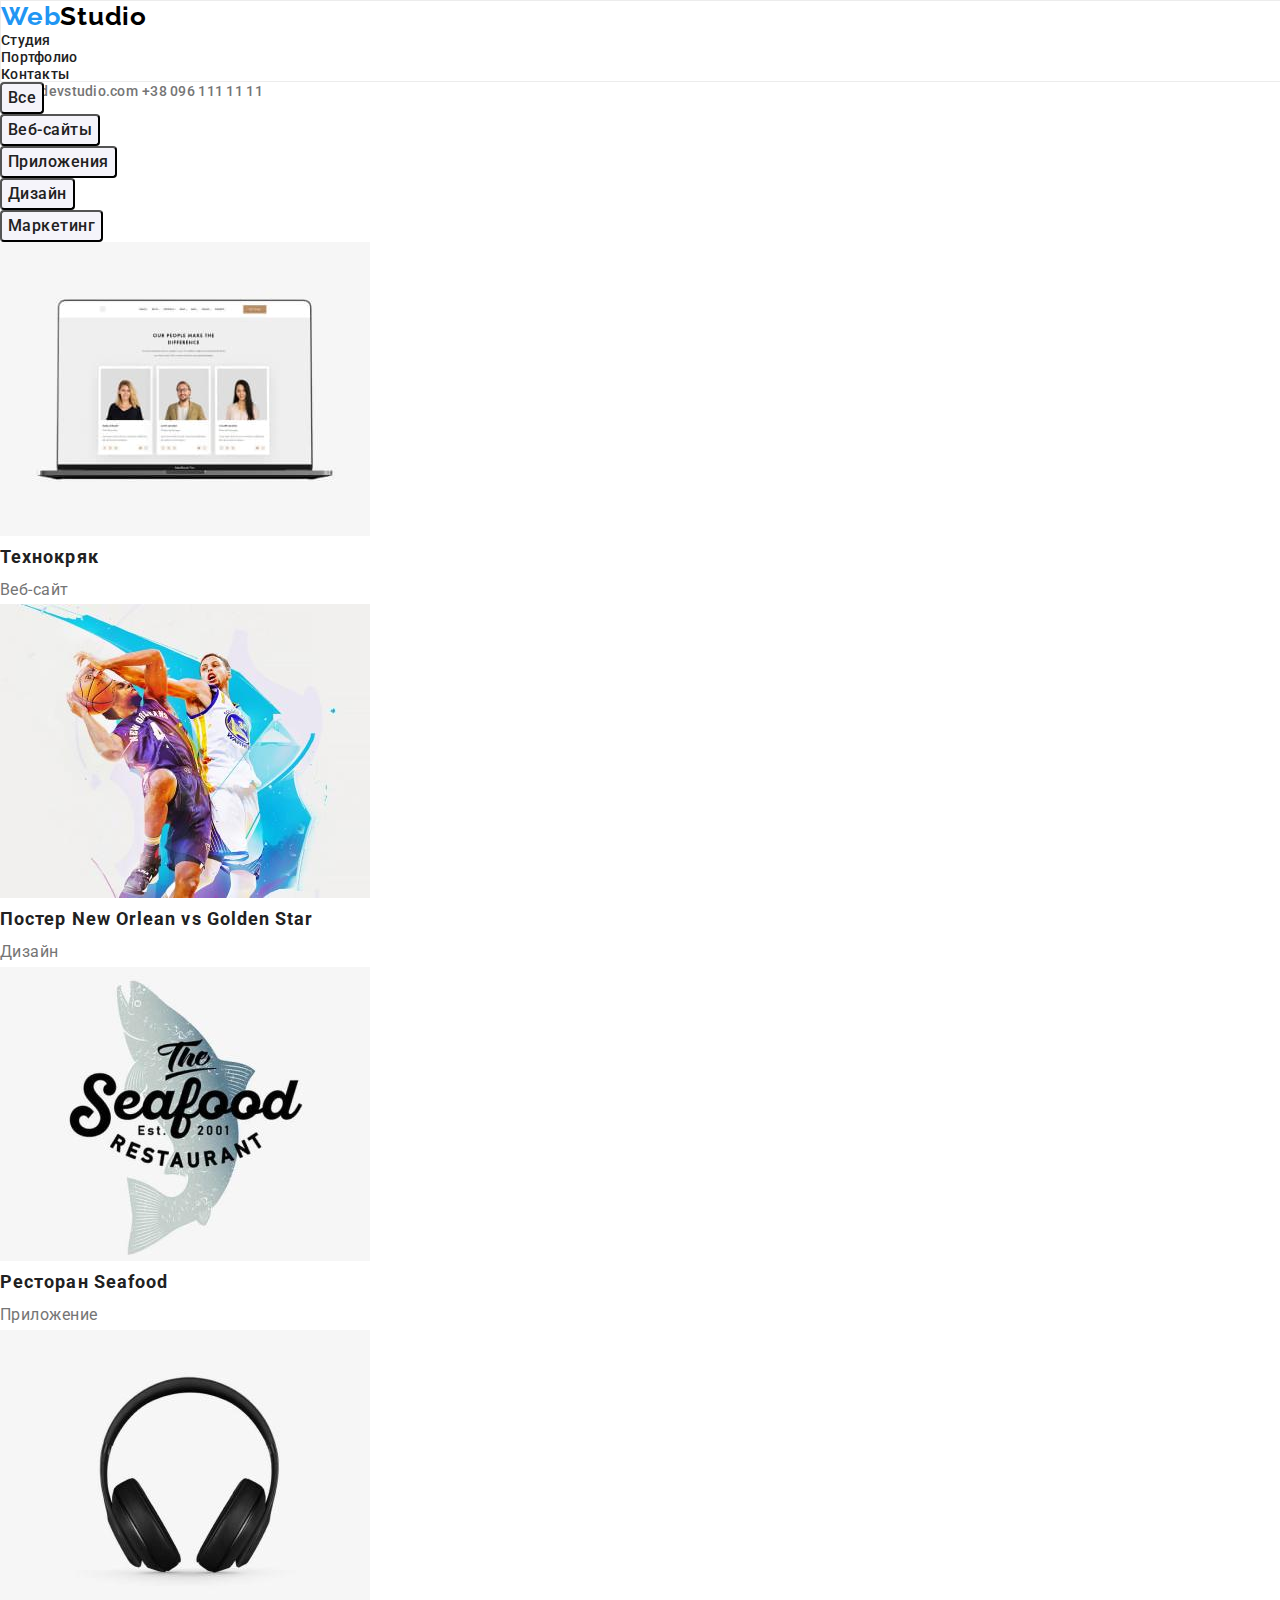
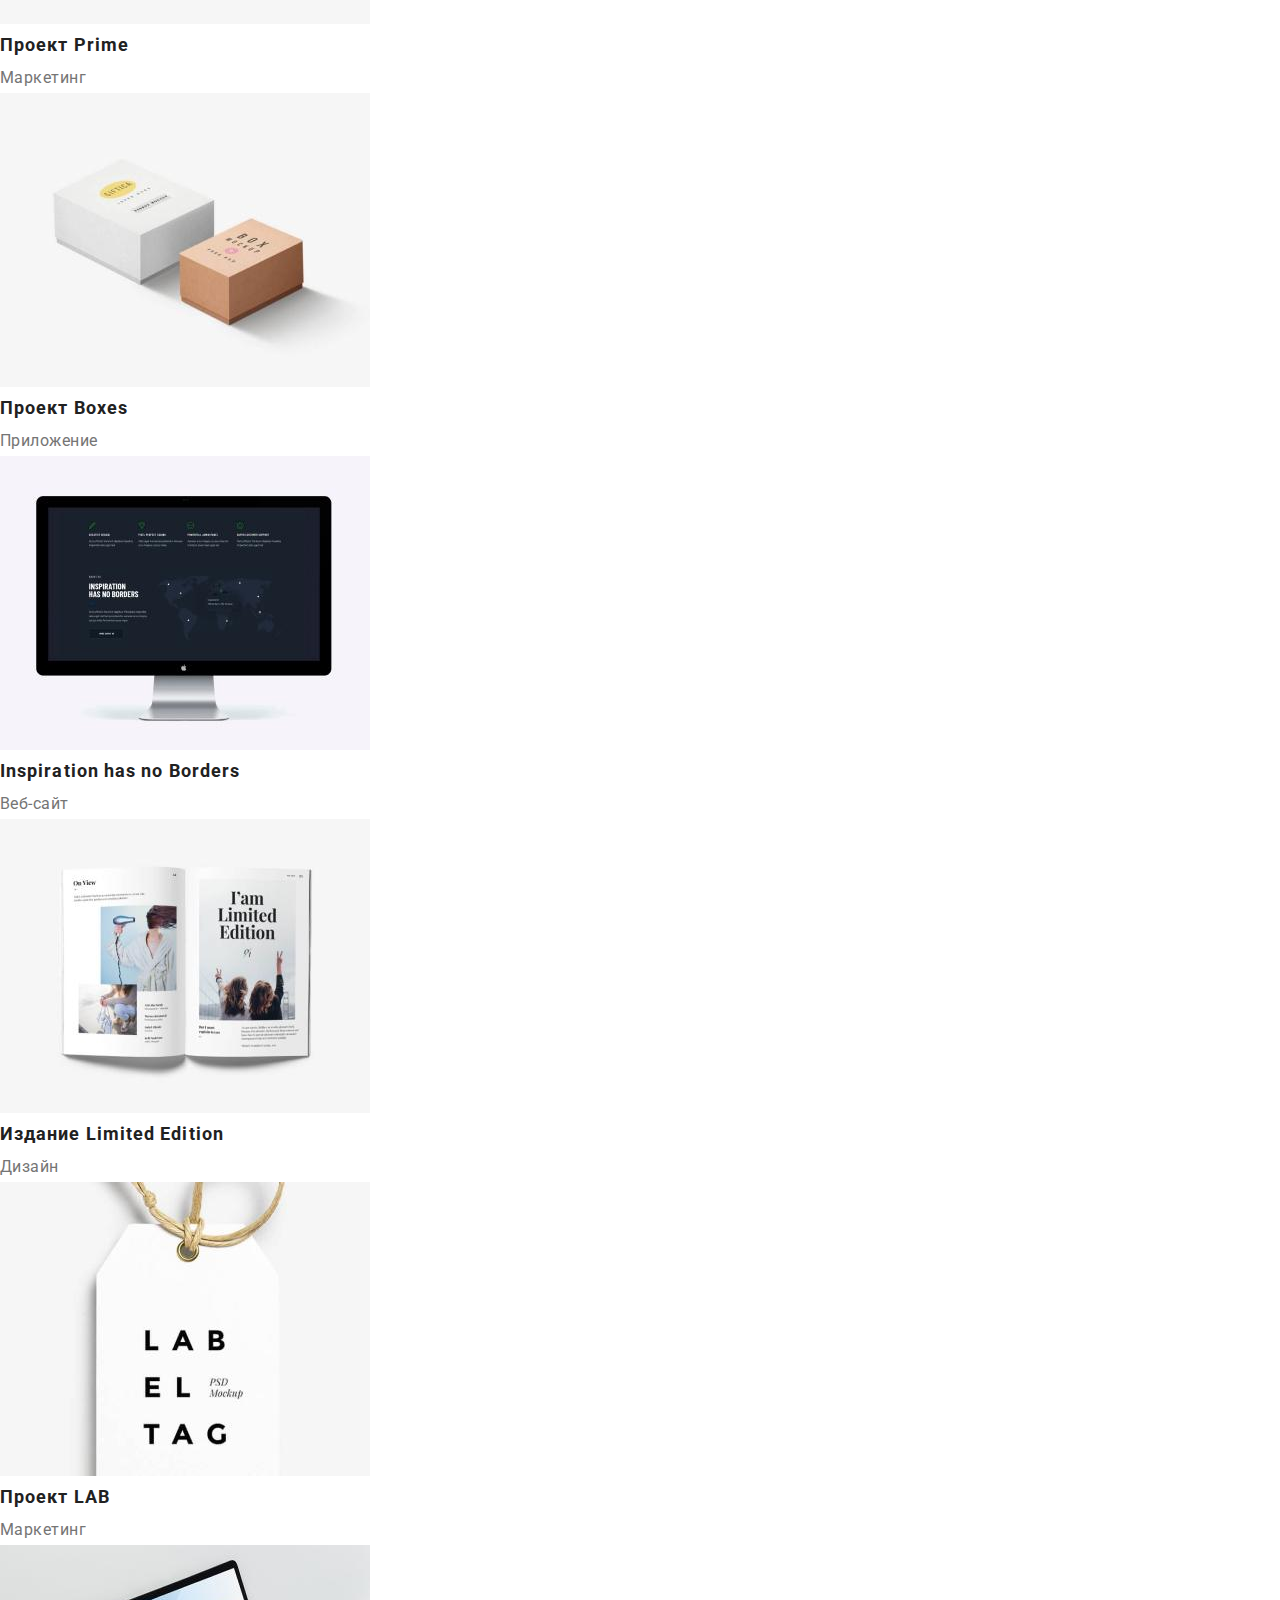
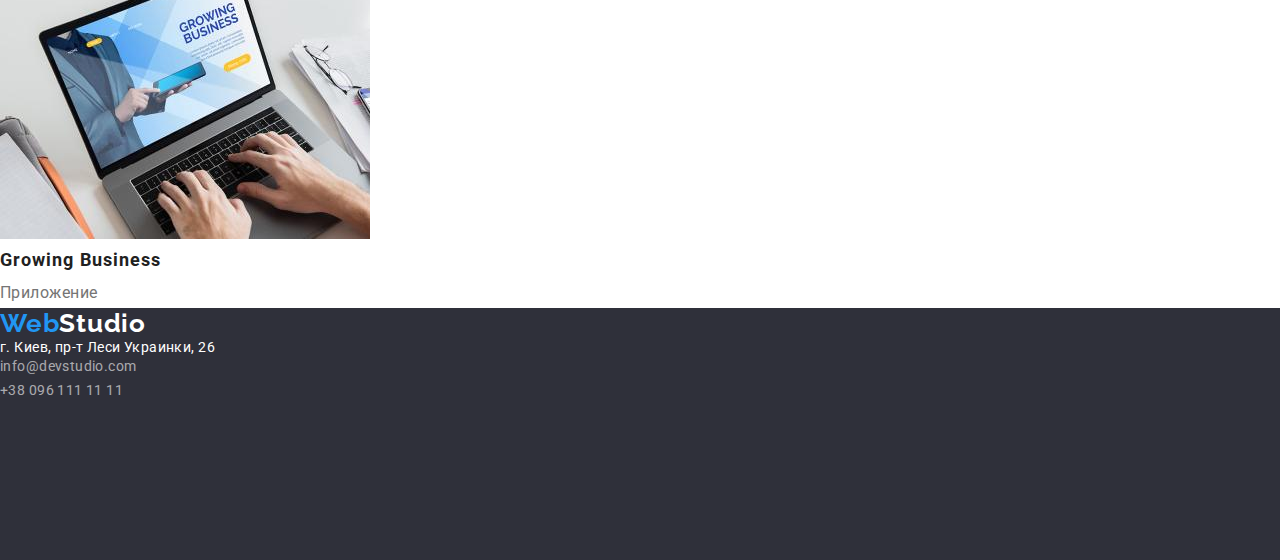
==== portfolio.html @ 8aad0ac8 "initial commit" ====
<!DOCTYPE html>
<html lang="ru">
  <head>
    <meta charset="UTF-8" />
    <meta http-equiv="X-UA-Compatible" content="IE=edge" />
    <meta name="viewport" content="width=device-width, initial-scale=1.0" />
    <title>GoIT Homework 02</title>
    <link
      rel="icon"
      href="https://goit.ua/wp-content/uploads/2018/07/xcropped-LOGOOOO-e1531571952503-1-32x32.png.pagespeed.ic.9Q9oIULrxK.png"
      sizes="32x32"
    />
    <link rel="stylesheet" href="./css/reset.css" />
    <link
      rel="stylesheet"
      href="https://cdnjs.cloudflare.com/ajax/libs/modern-normalize/1.1.0/modern-normalize.min.css"
      integrity="sha512-wpPYUAdjBVSE4KJnH1VR1HeZfpl1ub8YT/NKx4PuQ5NmX2tKuGu6U/JRp5y+Y8XG2tV+wKQpNHVUX03MfMFn9Q=="
      crossorigin="anonymous"
      referrerpolicy="no-referrer"
    />
    <link rel="stylesheet" href="./css/style.css" />
    <link rel="preconnect" href="https://fonts.googleapis.com" />
    <link rel="preconnect" href="https://fonts.gstatic.com" crossorigin />
    <link
      href="https://fonts.googleapis.com/css2?family=Raleway:wght@700;800&family=Roboto:wght@400;500;700;900&display=swap"
      rel="stylesheet"
    />
  </head>
  <body>
    <header class="page-bottom">
      <div class="header-wrapper">
        <!-- <img src="./images/WebStudio.svg" alt="company-logo"> -->
        <a href="./index.html" class="logo-header"><span class="logo-web">Web</span>Studio</a>
        <nav>
          <ul class="site-nav">
            <li><a href="./index.html" class="site-nav-link">Студия</a></li>
            <li><a href="./portfolio.html" class="site-nav-link">Портфолио</a></li>
            <li><a href="#contacts" class="site-nav-link">Контакты</a></li>
          </ul>
        </nav>
        <a href="mailto:info@devstudio.com" class="top-contacts">info@devstudio.com</a>
        <a href="tel:+380961111111" class="top-contacts">+38 096 111 11 11</a>
      </div>
    </header>
    <main>
      <section>
        <h2 class="visually-hidden">section titile</h2>
        <ul>
          <li>
            <button type="button" class="portfolio-btn">Все</button>
          </li>
          <li>
            <button type="button" class="portfolio-btn">Веб-сайты</button>
          </li>
          <li>
            <button type="button" class="portfolio-btn">Приложения</button>
          </li>
          <li>
            <button type="button" class="portfolio-btn">Дизайн</button>
          </li>
          <li>
            <button type="button" class="portfolio-btn">Маркетинг</button>
          </li>
        </ul>
        <ul class="projects">
          <li>
            <img src="./images/img-technocriak.jpg" alt="Технокряк" />
            <h3 class="projects-title">Технокряк</h3>
            <p class="projects-text">Веб-сайт</p>
          </li>
          <li>
            <img src="./images/img-poster.jpg" alt="Постер" />
            <h3 class="projects-title">Постер New Orlean vs Golden Star</h3>
            <p class="projects-text">Дизайн</p>
          </li>
          <li>
            <img src="./images/img-seafood.jpg" alt="Ресторан Seafood" />
            <h3 class="projects-title">Ресторан Seafood</h3>
            <p class="projects-text">Приложение</p>
          </li>
          <li>
            <img src="./images/img-project-prime.jpg" alt="Проект Prime" width="370" height="294" />
            <h3 class="projects-title">Проект Prime</h3>
            <p class="projects-text">Маркетинг</p>
          </li>
          <li>
            <img src="./images/img-project-boxes.jpg" alt="Проект Boxes" width="370" height="294" />
            <h3 class="projects-title">Проект Boxes</h3>
            <p class="projects-text">Приложение</p>
          </li>
          <li>
            <img
              src="./images/img-inspiration.jpg"
              alt="Inspiration has no Borders"
              width="370"
              height="294"
            />
            <h3 class="projects-title">Inspiration has no Borders</h3>
            <p class="projects-text">Веб-сайт</p>
          </li>
          <li>
            <img
              src="./images/img-limited-edition.jpg"
              alt="Издание Limited Edition"
              width="370"
              height="294"
            />
            <h3 class="projects-title">Издание Limited Edition</h3>
            <p class="projects-text">Дизайн</p>
          </li>
          <li>
            <img src="./images/img-project-lab.jpg" alt="Проект LAB" width="370" height="294" />
            <h3 class="projects-title">Проект LAB</h3>
            <p class="projects-text">Маркетинг</p>
          </li>
          <li>
            <img
              src="./images/img-growing-business.jpg"
              alt="Growing Business"
              width="370"
              height="294"
            />
            <h3 class="projects-title">Growing Business</h3>
            <p class="projects-text">Приложение</p>
          </li>
        </ul>
      </section>
    </main>
    <footer class="footer">
      <a id="contacts"></a>
      <a href="“#”" class="logo-footer"><span class="logo-web">Web</span>Studio</a>
      <address>
        <ul>
          <li>
            <a
              href="https://goo.gl/maps/dR3RgNgynanYJw8FA"
              target="_blank"
              rel="noopener noreferrer nofollow"
              class="footer-address"
              >г. Киев, пр-т Леси Украинки, 26</a
            >
          </li>
          <li>
            <a href="mailto:info@devstudio.com" class="footer-contacts">info@devstudio.com</a>
          </li>
          <li>
            <a href="tel:+380961111111" class="footer-contacts">+38 096 111 11 11</a>
          </li>
        </ul>
      </address>
    </footer>
  </body>
</html>
---- css/style.css ----
:root {
  --main-title-color: #ffffff;
  --second-title-color: #212121;
  --main-text-color: #757575;
  --second-text-color: #ffffff;
  --accent-color: #2196f3;
  --main-btn-color: #2196f3;
  --header-text-color: #212121;
}

body {
  background-color: #fff;
  font-family: 'Roboto', sans-serif;
}

.header-wrapper {
  width: 100%;
  height: 80px;
  border: 1px solid rgb(236, 236, 236);
}

.site-nav-link {
  text-decoration: none;
  font-weight: 500;
  font-size: 14px;
  line-height: 1.14;
  letter-spacing: 0.02em;
  color: var(--header-text-color);
}

.site-nav-link:hover,
.site-nav-link:focus {
  color: var(--accent-color);
}

.logo-header {
  font-style: normal;
  font-weight: 700;
  font-family: 'Raleway', sans-serif;
  color: #000;
  text-decoration: none;
  font-size: 26px;
  line-height: 1.19;
  letter-spacing: 0.03em;
}

.logo-web {
  /* font-style: normal;
  font-family: 'Raleway'; */
  color: #2196f3;
  text-decoration: none;
}

.top-contacts {
  text-decoration: none;
  color: var(--main-text-color);
  font-weight: 500;
  font-size: 14px;
  line-height: 1.14;
  letter-spacing: 0.02em;
}

.top-contacts:hover,
.top-contacts:focus {
  color: var(--accent-color);
}

.section-one {
  width: 100%;
  height: 600px;
  left: 0px;
  top: 80px;
  background: #2f303a;
}

.section-one-title {
  font-weight: 900;
  font-size: 44px;
  line-height: 1.36;
  text-align: center;
  letter-spacing: 0.06em;
  text-transform: uppercase;
  color: var(--main-title-color);
}

.section-one-button {
  font-family: inherit;
  cursor: pointer;
  font-style: normal;
  font-weight: 700;
  font-size: 16px;
  line-height: 1.87;
  color: var(--second-text-color);
  background: var(--main-btn-color);
  box-shadow: 0px 4px 4px rgba(0, 0, 0, 0.15);
  border-radius: 4px;
}

.section-one-button:hover,
.section-one-button:focus {
  color: var(--second-title-color);
  background: #188ce8;
  box-shadow: 0px 4px 4px rgba(0, 0, 0, 0.15);
  border-radius: 4px;
}

.section-two-title {
  font-style: normal;
  font-weight: 700;
  font-size: 14px;
  line-height: 1.14;
  letter-spacing: 0.03em;
  text-transform: uppercase;
  color: var(--header-text-color);
}

.section-two-text {
  font-size: 14px;
  line-height: 1.71;
  letter-spacing: 0.03em;
  color: var(--main-text-color);
}

.section-three-title {
  font-style: normal;
  font-weight: 700;
  font-size: 36px;
  line-height: 1.17;
  text-align: center;
  letter-spacing: 0.03em;
  color: var(--header-text-color);
}

.section-four-title {
  font-weight: 700;
  font-size: 36px;
  line-height: 1.17;
  /* text-align: center; */
  letter-spacing: 0.03em;
  color: var(--header-text-color);
}

.section-four-sub-title {
  font-weight: 500;
  font-size: 16px;
  line-height: 1.19;
  /* text-align: center; */
  letter-spacing: 0.03em;
  color: var(--header-text-color);
}

.section-four-text {
  font-weight: 400;
  font-size: 16px;
  line-height: 1.19;
  /* text-align: center; */
  letter-spacing: 0.03em;
  color: var(--main-text-color);
}

.logo-footer {
  font-weight: 700;
  font-family: 'Raleway', sans-serif;
  font-size: 26px;
  line-height: 1.19;
  letter-spacing: 0.03em;
  color: #fff;
  text-decoration: none;
}

.footer {
  width: 100%;
  height: 252px;
  left: 0px;
  top: 2097px;

  background: #2f303a;
}

.footer-address {
  text-decoration: none;
  font-style: normal;
  font-weight: 400;
  font-size: 14px;
  line-height: 1.71px;
  letter-spacing: 0.03em;
  color: #ffffff;
}

.footer-contacts {
  text-decoration: none;
  font-style: normal;
  font-weight: 400;
  font-size: 14px;
  line-height: 1.71;
  letter-spacing: 0.03em;
  color: rgba(255, 255, 255, 0.6);
}

.visually-hidden {
  position: absolute;
  width: 1px;
  height: 1px;
  margin: -1px;
  padding: 0;
  overflow: hidden;
  border: 0;
  clip: rect(0 0 0 0);
}

.portfolio-btn {
  /* width: 128px;
  height: 38px;
  left: 576px;
  top: 174px; */
  background: #f5f4fa;
  border-radius: 4px;
  font-family: inherit;
  font-style: normal;
  font-weight: 500;
  font-size: 16px;
  line-height: 1.62;
  text-align: center;
  letter-spacing: 0.03em;
  color: var(--header-text-color);
}

.portfolio-btn:focus,
.portfolio-btn:hover {
  background: #2196f3;
  box-shadow: 0px 3px 1px rgba(0, 0, 0, 0.1), 0px 1px 2px rgba(0, 0, 0, 0.08),
    0px 2px 2px rgba(0, 0, 0, 0.12);
  border-radius: 4px;
  color: var(--second-text-color);
}

.projects-title {
  font-style: normal;
  font-weight: 700;
  font-size: 18px;
  line-height: 2;
  letter-spacing: 0.06em;
  color: var(--second-title-color);
}

.projects-text {
  font-style: normal;
  font-weight: 400;
  font-size: 16px;
  line-height: 1.87;
  letter-spacing: 0.03em;
  color: var(--main-text-color);
}
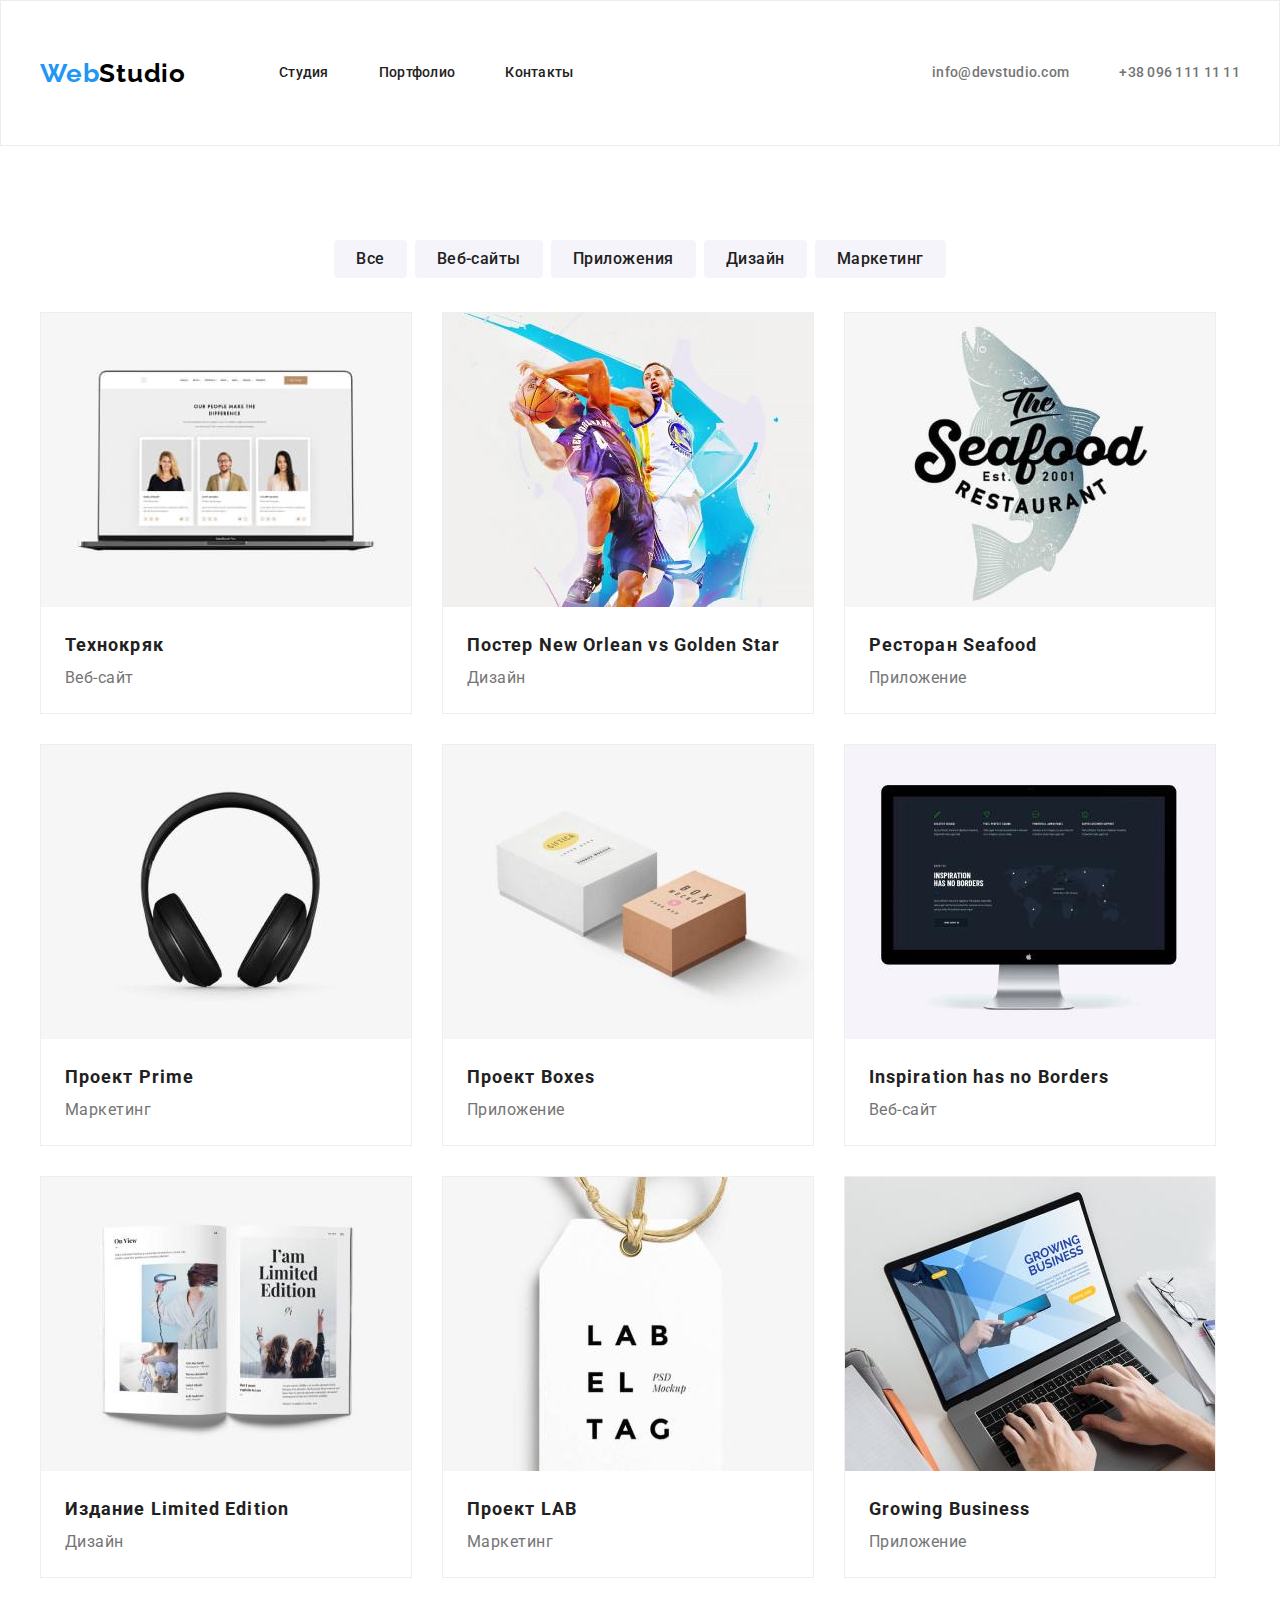
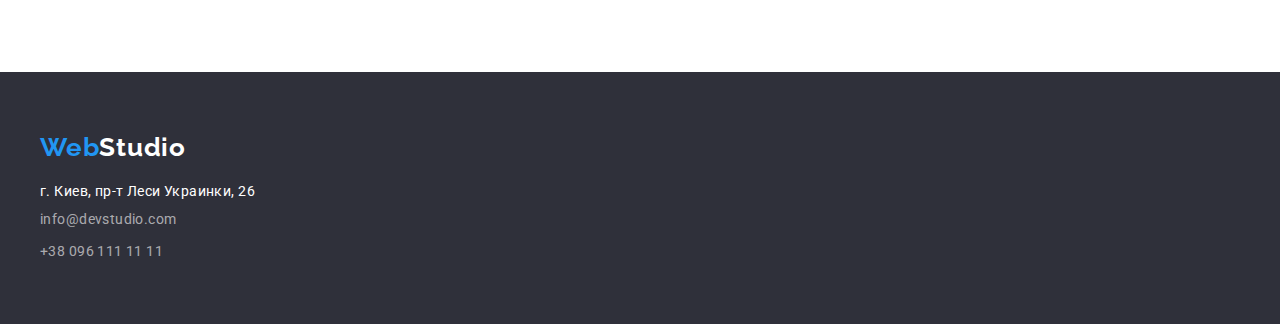
==== commit a0902307: "intervediate commit" ====
--- a/portfolio.html
+++ b/portfolio.html
@@ -27,127 +27,199 @@
     />
   </head>
   <body>
-    <header class="page-bottom">
-      <div class="header-wrapper">
-        <!-- <img src="./images/WebStudio.svg" alt="company-logo"> -->
-        <a href="./index.html" class="logo-header"><span class="logo-web">Web</span>Studio</a>
-        <nav>
+    <header class="header">
+      <div class="container header-container">
+        <nav class="header-navigation">
+          <a href="./index.html" class="logo-header"><span class="logo-web">Web</span>Studio</a>
           <ul class="site-nav">
-            <li><a href="./index.html" class="site-nav-link">Студия</a></li>
-            <li><a href="./portfolio.html" class="site-nav-link">Портфолио</a></li>
-            <li><a href="#contacts" class="site-nav-link">Контакты</a></li>
+            <li class="header-item">
+              <a href="./index.html" class="site-nav-link">Студия</a>
+            </li>
+            <li class="header-item">
+              <a href="./portfolio.html" class="site-nav-link">Портфолио</a>
+            </li>
+            <li class="header-item">
+              <a href="#contacts" class="site-nav-link">Контакты</a>
+            </li>
           </ul>
         </nav>
-        <a href="mailto:info@devstudio.com" class="top-contacts">info@devstudio.com</a>
-        <a href="tel:+380961111111" class="top-contacts">+38 096 111 11 11</a>
+        <div class="header-contacts">
+          <a href="mailto:info@devstudio.com" class="top-contacts">info@devstudio.com</a>
+          <a href="tel:+380961111111" class="top-contacts top-tel">+38 096 111 11 11</a>
+        </div>
       </div>
     </header>
     <main>
-      <section>
-        <h2 class="visually-hidden">section titile</h2>
-        <ul>
-          <li>
-            <button type="button" class="portfolio-btn">Все</button>
-          </li>
-          <li>
-            <button type="button" class="portfolio-btn">Веб-сайты</button>
-          </li>
-          <li>
-            <button type="button" class="portfolio-btn">Приложения</button>
-          </li>
-          <li>
-            <button type="button" class="portfolio-btn">Дизайн</button>
-          </li>
-          <li>
-            <button type="button" class="portfolio-btn">Маркетинг</button>
-          </li>
-        </ul>
-        <ul class="projects">
-          <li>
-            <img src="./images/img-technocriak.jpg" alt="Технокряк" />
-            <h3 class="projects-title">Технокряк</h3>
-            <p class="projects-text">Веб-сайт</p>
-          </li>
-          <li>
-            <img src="./images/img-poster.jpg" alt="Постер" />
-            <h3 class="projects-title">Постер New Orlean vs Golden Star</h3>
-            <p class="projects-text">Дизайн</p>
-          </li>
-          <li>
-            <img src="./images/img-seafood.jpg" alt="Ресторан Seafood" />
-            <h3 class="projects-title">Ресторан Seafood</h3>
-            <p class="projects-text">Приложение</p>
-          </li>
-          <li>
-            <img src="./images/img-project-prime.jpg" alt="Проект Prime" width="370" height="294" />
-            <h3 class="projects-title">Проект Prime</h3>
-            <p class="projects-text">Маркетинг</p>
-          </li>
-          <li>
-            <img src="./images/img-project-boxes.jpg" alt="Проект Boxes" width="370" height="294" />
-            <h3 class="projects-title">Проект Boxes</h3>
-            <p class="projects-text">Приложение</p>
-          </li>
-          <li>
-            <img
-              src="./images/img-inspiration.jpg"
-              alt="Inspiration has no Borders"
-              width="370"
-              height="294"
-            />
-            <h3 class="projects-title">Inspiration has no Borders</h3>
-            <p class="projects-text">Веб-сайт</p>
-          </li>
-          <li>
-            <img
-              src="./images/img-limited-edition.jpg"
-              alt="Издание Limited Edition"
-              width="370"
-              height="294"
-            />
-            <h3 class="projects-title">Издание Limited Edition</h3>
-            <p class="projects-text">Дизайн</p>
-          </li>
-          <li>
-            <img src="./images/img-project-lab.jpg" alt="Проект LAB" width="370" height="294" />
-            <h3 class="projects-title">Проект LAB</h3>
-            <p class="projects-text">Маркетинг</p>
-          </li>
-          <li>
-            <img
-              src="./images/img-growing-business.jpg"
-              alt="Growing Business"
-              width="370"
-              height="294"
-            />
-            <h3 class="projects-title">Growing Business</h3>
-            <p class="projects-text">Приложение</p>
-          </li>
-        </ul>
-      </section>
+      <div class="container main-container">
+        <section>
+          <h2 class="visually-hidden">section titile</h2>
+          <ul class="btn-list">
+            <li class="btn-item">
+              <button type="button" class="portfolio-btn">Все</button>
+            </li>
+
+            <li class="btn-item">
+              <button type="button" class="portfolio-btn">Веб-сайты</button>
+            </li>
+
+            <li class="btn-item">
+              <button type="button" class="portfolio-btn">Приложения</button>
+            </li>
+
+            <li class="btn-item">
+              <button type="button" class="portfolio-btn">Дизайн</button>
+            </li>
+
+            <li class="btn-item">
+              <button type="button" class="portfolio-btn">Маркетинг</button>
+            </li>
+          </ul>
+          <ul class="projects-list">
+            <li class="projects-item">
+              <div class="projects-thumb">
+                <img src="./images/img-technocriak.jpg" alt="Технокряк" width="370" height="294" />
+              </div>
+              <div class="projects-content">
+                <h3 class="projects-title">Технокряк</h3>
+                <p class="projects-text">Веб-сайт</p>
+              </div>
+            </li>
+
+            <li class="projects-item">
+              <div class="projects-thumb">
+                <img src="./images/img-poster.jpg" alt="Постер" width="370" height="294" />
+              </div>
+              <div class="projects-content">
+                <h3 class="projects-title">Постер New Orlean vs Golden Star</h3>
+                <p class="projects-text">Дизайн</p>
+              </div>
+            </li>
+
+            <li class="projects-item">
+              <div class="projects-thumb">
+                <img src="./images/img-seafood.jpg" alt="Ресторан Seafood" />
+              </div>
+              <div class="projects-content">
+                <h3 class="projects-title">Ресторан Seafood</h3>
+                <p class="projects-text">Приложение</p>
+              </div>
+            </li>
+
+            <li class="projects-item">
+              <div class="projects-thumb">
+                <img
+                  src="./images/img-project-prime.jpg"
+                  alt="Проект Prime"
+                  width="370"
+                  height="294"
+                />
+              </div>
+
+              <div class="projects-content">
+                <h3 class="projects-title">Проект Prime</h3>
+                <p class="projects-text">Маркетинг</p>
+              </div>
+            </li>
+
+            <li class="projects-item">
+              <div class="projects-thumb">
+                <img
+                  src="./images/img-project-boxes.jpg"
+                  alt="Проект Boxes"
+                  width="370"
+                  height="294"
+                />
+              </div>
+
+              <div class="projects-content">
+                <h3 class="projects-title">Проект Boxes</h3>
+                <p class="projects-text">Приложение</p>
+              </div>
+            </li>
+
+            <li class="projects-item">
+              <div class="projects-thumb">
+                <img
+                  src="./images/img-inspiration.jpg"
+                  alt="Inspiration has no Borders"
+                  width="370"
+                  height="294"
+                />
+              </div>
+
+              <div class="projects-content">
+                <h3 class="projects-title">Inspiration has no Borders</h3>
+                <p class="projects-text">Веб-сайт</p>
+              </div>
+            </li>
+
+            <li class="projects-item">
+              <div class="projects-thumb">
+                <img
+                  src="./images/img-limited-edition.jpg"
+                  alt="Издание Limited Edition"
+                  width="370"
+                  height="294"
+                />
+              </div>
+              <div class="projects-content">
+                <h3 class="projects-title">Издание Limited Edition</h3>
+                <p class="projects-text">Дизайн</p>
+              </div>
+            </li>
+
+            <li class="projects-item">
+              <div class="projects-thumb">
+                <img src="./images/img-project-lab.jpg" alt="Проект LAB" width="370" height="294" />
+              </div>
+              <div class="projects-content">
+                <h3 class="projects-title">Проект LAB</h3>
+                <p class="projects-text">Маркетинг</p>
+              </div>
+            </li>
+
+            <li class="projects-item">
+              <div class="projects-thumb">
+                <img
+                  src="./images/img-growing-business.jpg"
+                  alt="Growing Business"
+                  width="370"
+                  height="294"
+                />
+              </div>
+              <div class="projects-content">
+                <h3 class="projects-title">Growing Business</h3>
+                <p class="projects-text">Приложение</p>
+              </div>
+            </li>
+          </ul>
+        </section>
+      </div>
     </main>
     <footer class="footer">
-      <a id="contacts"></a>
-      <a href="“#”" class="logo-footer"><span class="logo-web">Web</span>Studio</a>
-      <address>
-        <ul>
-          <li>
-            <a
-              href="https://goo.gl/maps/dR3RgNgynanYJw8FA"
-              target="_blank"
-              rel="noopener noreferrer nofollow"
-              class="footer-address"
-              >г. Киев, пр-т Леси Украинки, 26</a
-            >
-          </li>
-          <li>
-            <a href="mailto:info@devstudio.com" class="footer-contacts">info@devstudio.com</a>
-          </li>
-          <li>
-            <a href="tel:+380961111111" class="footer-contacts">+38 096 111 11 11</a>
-          </li>
-        </ul>
-      </address>
+      <div class="container footer-container">
+        <a id="contacts"></a>
+        <a href="./index.html" class="logo-footer"><span class="logo-web">Web</span>Studio</a>
+        <address>
+          <ul class="footer-list">
+            <li class="footer-item">
+              <a
+                href="https://goo.gl/maps/dR3RgNgynanYJw8FA"
+                target="_blank"
+                rel="noopener noreferrer nofollow"
+                class="footer-address"
+                >г. Киев, пр-т Леси Украинки, 26</a
+              >
+            </li>
+            <li class="footer-item">
+              <a href="mailto:info@devstudio.com" class="footer-contacts">info@devstudio.com</a>
+            </li>
+            <li class="footer-item">
+              <a href="tel:+380961111111" class="footer-contacts">+38 096 111 11 11</a>
+            </li>
+          </ul>
+        </address>
+      </div>
     </footer>
   </body>
 </html>
--- a/css/style.css
+++ b/css/style.css
@@ -6,31 +6,50 @@
   --accent-color: #2196f3;
   --main-btn-color: #2196f3;
   --header-text-color: #212121;
-}
+  --projects-list-gap: 30px;
+}
+
+img {
+  display: block;
+  max-width: 100%;
+  height: auto;
+}
+.container {
+  width: 1200px;
+  margin: 0 auto;
+  padding-left: 15px;
+  padding-right: 15px;
+}
+
+/* .section {
+  padding-top: 94px;
+  padding-bottom: 94px;
+} */
 
 body {
   background-color: #fff;
   font-family: 'Roboto', sans-serif;
 }
 
-.header-wrapper {
-  width: 100%;
-  height: 80px;
-  border: 1px solid rgb(236, 236, 236);
-}
-
-.site-nav-link {
-  text-decoration: none;
-  font-weight: 500;
-  font-size: 14px;
-  line-height: 1.14;
-  letter-spacing: 0.02em;
-  color: var(--header-text-color);
-}
-
-.site-nav-link:hover,
-.site-nav-link:focus {
-  color: var(--accent-color);
+.header {
+  background-color: #ffffff;
+  padding-top: 32px;
+  padding-bottom: 32px;
+  border: 1px solid rgba(236, 236, 236, 1);
+}
+
+.header-container {
+  display: flex;
+  align-items: center;
+}
+
+.header-navigation {
+  display: flex;
+  align-items: center;
+}
+
+.site-nav {
+  display: flex;
 }
 
 .logo-header {
@@ -42,6 +61,10 @@
   font-size: 26px;
   line-height: 1.19;
   letter-spacing: 0.03em;
+  margin-right: 93px;
+  padding-top: 24px;
+  padding-bottom: 24px;
+  display: block;
 }
 
 .logo-web {
@@ -51,6 +74,32 @@
   text-decoration: none;
 }
 
+.header-item:not(:last-child) {
+  margin-right: 50px;
+}
+
+.site-nav-link {
+  text-decoration: none;
+  font-weight: 500;
+  font-size: 14px;
+  line-height: 1.14;
+  letter-spacing: 0.02em;
+  color: var(--header-text-color);
+  padding-top: 32px;
+  padding-bottom: 32px;
+  display: block;
+}
+
+.site-nav-link:hover,
+.site-nav-link:focus {
+  color: var(--accent-color);
+}
+
+.header-contacts {
+  display: flex;
+  margin-left: auto;
+}
+
 .top-contacts {
   text-decoration: none;
   color: var(--main-text-color);
@@ -58,6 +107,9 @@
   font-size: 14px;
   line-height: 1.14;
   letter-spacing: 0.02em;
+  padding-top: 32px;
+  padding-bottom: 32px;
+  display: block;
 }
 
 .top-contacts:hover,
@@ -65,15 +117,25 @@
   color: var(--accent-color);
 }
 
-.section-one {
+.top-tel {
+  margin-left: 50px;
+}
+
+/* Hero section */
+
+.hero {
   width: 100%;
-  height: 600px;
-  left: 0px;
-  top: 80px;
+  min-height: 600px;
   background: #2f303a;
 }
 
-.section-one-title {
+.hero-container {
+  display: flex;
+  flex-direction: column;
+  align-items: center;
+}
+
+.hero-title {
   font-weight: 900;
   font-size: 44px;
   line-height: 1.36;
@@ -81,9 +143,12 @@
   letter-spacing: 0.06em;
   text-transform: uppercase;
   color: var(--main-title-color);
-}
-
-.section-one-button {
+  padding-top: 200px;
+  margin-bottom: 30px;
+  width: 700px;
+}
+
+.hero-button {
   font-family: inherit;
   cursor: pointer;
   font-style: normal;
@@ -94,16 +159,31 @@
   background: var(--main-btn-color);
   box-shadow: 0px 4px 4px rgba(0, 0, 0, 0.15);
   border-radius: 4px;
-}
-
-.section-one-button:hover,
-.section-one-button:focus {
+  min-width: 200px;
+}
+
+.hero-button:hover,
+.hero-button:focus {
   color: var(--second-title-color);
   background: #188ce8;
   box-shadow: 0px 4px 4px rgba(0, 0, 0, 0.15);
   border-radius: 4px;
 }
 
+.section-two {
+  margin: 94px auto;
+}
+
+.section-two-list {
+  display: flex;
+  justify-content: space-between;
+}
+
+.section-two-item {
+  width: 270px;
+  height: 101px;
+}
+
 .section-two-title {
   font-style: normal;
   font-weight: 700;
@@ -112,6 +192,7 @@
   letter-spacing: 0.03em;
   text-transform: uppercase;
   color: var(--header-text-color);
+  padding-bottom: 10px;
 }
 
 .section-two-text {
@@ -119,6 +200,17 @@
   line-height: 1.71;
   letter-spacing: 0.03em;
   color: var(--main-text-color);
+}
+
+.section-three {
+  display: flex;
+  flex-direction: column;
+  margin-bottom: 94px;
+}
+
+.section-three-list {
+  display: flex;
+  justify-content: space-between;
 }
 
 .section-three-title {
@@ -129,22 +221,56 @@
   text-align: center;
   letter-spacing: 0.03em;
   color: var(--header-text-color);
+  padding-bottom: 50px;
+}
+
+.section-four {
+  background: #f5f4fa;
+  display: flex;
+  flex-direction: column;
+  justify-content: center;
+  height: 648px;
+}
+
+.section-four-list {
+  display: flex;
+  justify-content: space-between;
+  width: 1170px;
+  margin: 0 auto;
+}
+
+.section-four-item {
+  display: flex;
+  flex-direction: column;
+  background: #ffffff;
+  justify-content: center;
+  width: 270px;
+  /* height: 368px; */
+}
+
+.section-four-item:not(:last-child) {
+  margin-right: 30px;
 }
 
 .section-four-title {
   font-weight: 700;
   font-size: 36px;
   line-height: 1.17;
-  /* text-align: center; */
-  letter-spacing: 0.03em;
-  color: var(--header-text-color);
+  text-align: center;
+  letter-spacing: 0.03em;
+  color: var(--header-text-color);
+  padding-bottom: 50px;
+}
+
+.team-photo {
+  margin-bottom: 30px;
 }
 
 .section-four-sub-title {
   font-weight: 500;
   font-size: 16px;
   line-height: 1.19;
-  /* text-align: center; */
+  text-align: center;
   letter-spacing: 0.03em;
   color: var(--header-text-color);
 }
@@ -153,9 +279,20 @@
   font-weight: 400;
   font-size: 16px;
   line-height: 1.19;
-  /* text-align: center; */
+  text-align: center;
   letter-spacing: 0.03em;
   color: var(--main-text-color);
+}
+
+.footer {
+  width: 100%;
+  height: 252px;
+  background: #2f303a;
+}
+
+.footer-container {
+  display: flex;
+  flex-direction: column;
 }
 
 .logo-footer {
@@ -166,15 +303,18 @@
   letter-spacing: 0.03em;
   color: #fff;
   text-decoration: none;
-}
-
-.footer {
-  width: 100%;
-  height: 252px;
-  left: 0px;
-  top: 2097px;
-
-  background: #2f303a;
+  padding-top: 60px;
+  margin-bottom: 20px;
+}
+
+.footer-list {
+  display: flex;
+  flex-direction: column;
+  justify-content: space-between;
+}
+
+.footer-item:not(:last-child) {
+  margin-bottom: 9px;
 }
 
 .footer-address {
@@ -208,11 +348,24 @@
   clip: rect(0 0 0 0);
 }
 
+.main-container {
+  display: flex;
+  flex-direction: column;
+  margin-top: 94px;
+  margin-bottom: 94px;
+}
+
+.btn-list {
+  display: flex;
+  justify-content: center;
+  padding-bottom: 34px;
+}
+
+.btn-item:not(:last-child) {
+  margin-right: 8px;
+}
+
 .portfolio-btn {
-  /* width: 128px;
-  height: 38px;
-  left: 576px;
-  top: 174px; */
   background: #f5f4fa;
   border-radius: 4px;
   font-family: inherit;
@@ -223,6 +376,8 @@
   text-align: center;
   letter-spacing: 0.03em;
   color: var(--header-text-color);
+  padding: 6px 22px;
+  border: none;
 }
 
 .portfolio-btn:focus,
@@ -234,6 +389,32 @@
   color: var(--second-text-color);
 }
 
+.projects-list {
+  display: flex;
+  flex-wrap: wrap;
+  flex-basis: calc(100% / 3 - 30px);
+  margin: 0;
+  margin-left: calc(-1 * var(--projects-list-gap));
+  margin-top: calc(-1 * var(--projects-list-gap));
+}
+
+.projects-item {
+  display: flex;
+  flex-direction: column;
+  margin-left: var(--projects-list-gap);
+  margin-top: var(--projects-list-gap);
+  background: #ffffff;
+  border: 1px solid #eeeeee;
+}
+
+/* .projects-item:nth-child(3n + 3) {
+  margin-right: 0px;
+} */
+
+.projects-content {
+  padding: 20px 24px;
+}
+
 .projects-title {
   font-style: normal;
   font-weight: 700;
@@ -251,3 +432,4 @@
   letter-spacing: 0.03em;
   color: var(--main-text-color);
 }
+
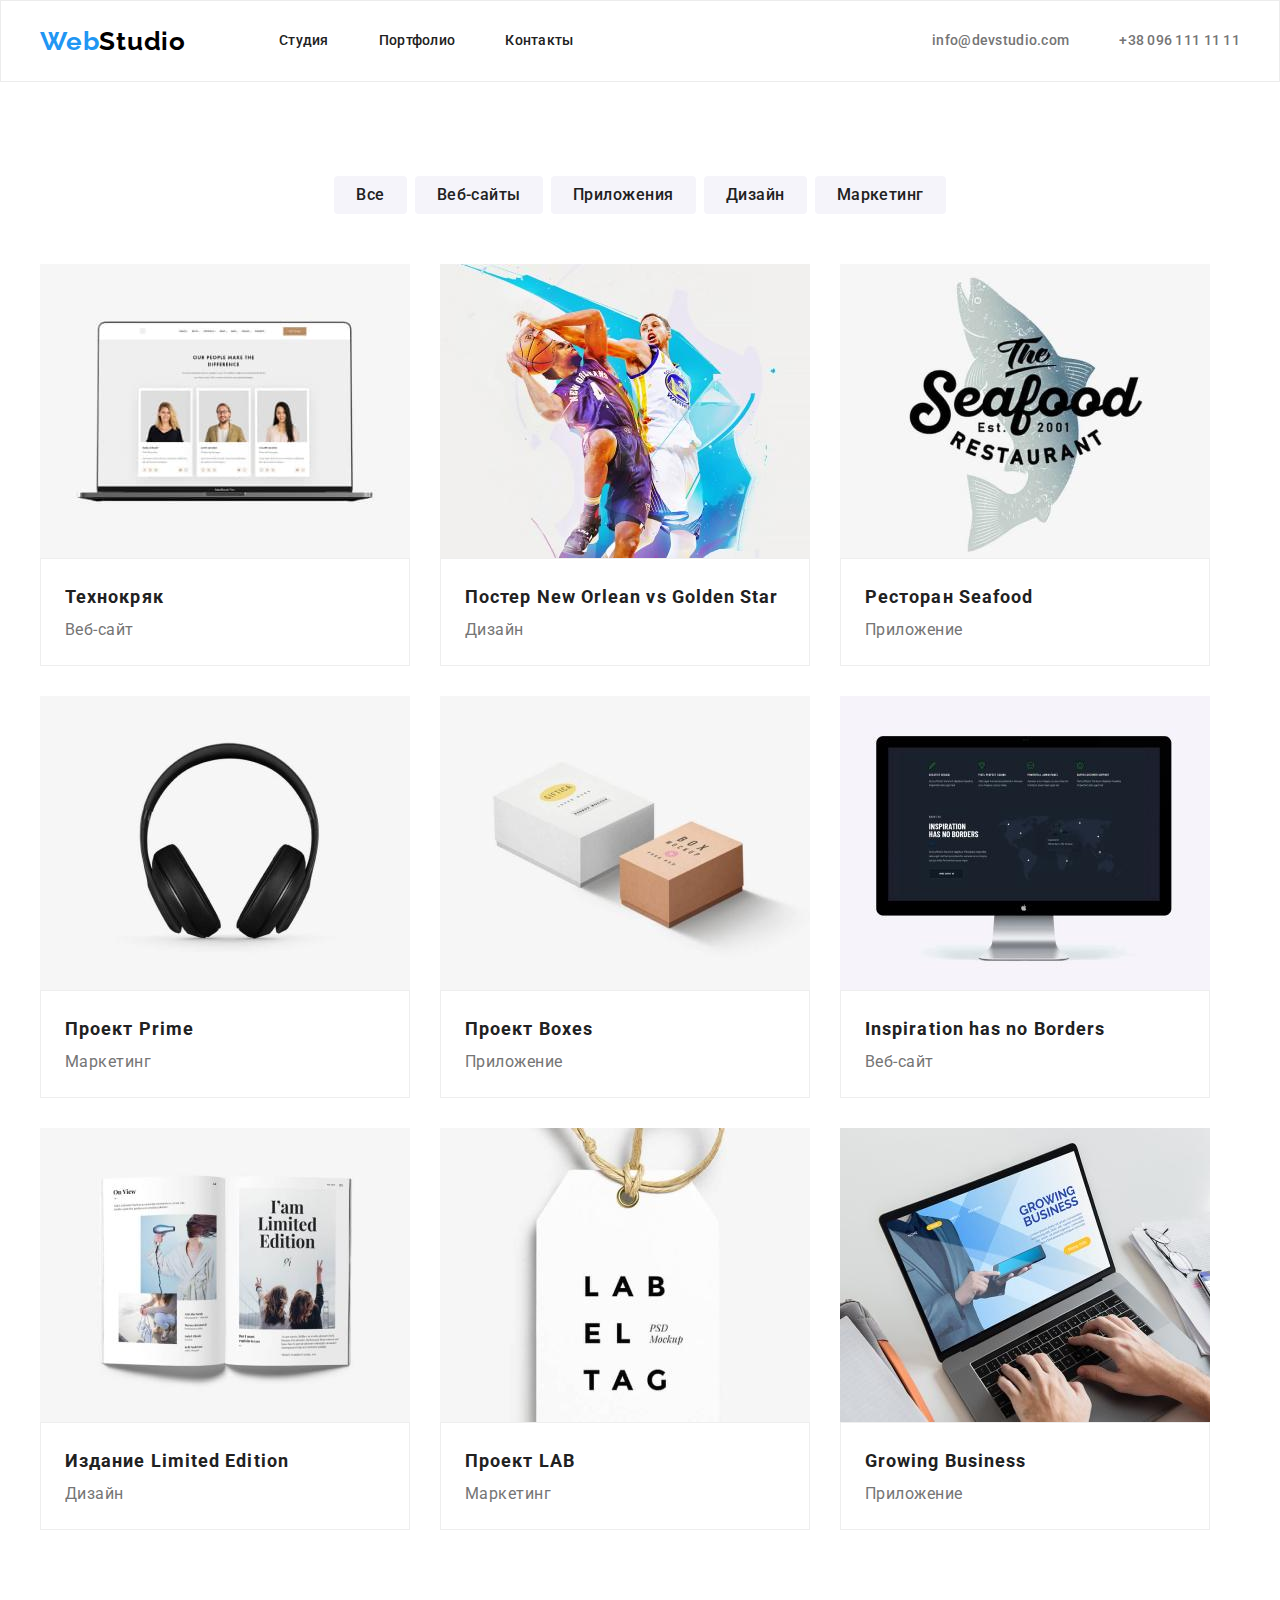
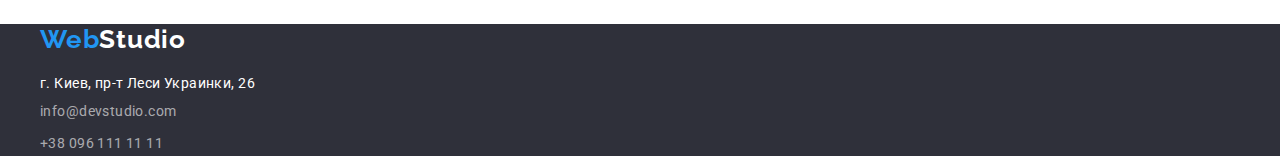
==== commit 18d7fda3: "corrections according to mentor's comments" ====
--- a/portfolio.html
+++ b/portfolio.html
@@ -50,7 +50,7 @@
       </div>
     </header>
     <main>
-      <div class="container main-container">
+      <div class="container main-container section">
         <section>
           <h2 class="visually-hidden">section titile</h2>
           <ul class="btn-list">
--- a/css/style.css
+++ b/css/style.css
@@ -21,322 +21,6 @@
   padding-right: 15px;
 }
 
-/* .section {
-  padding-top: 94px;
-  padding-bottom: 94px;
-} */
-
-body {
-  background-color: #fff;
-  font-family: 'Roboto', sans-serif;
-}
-
-.header {
-  background-color: #ffffff;
-  padding-top: 32px;
-  padding-bottom: 32px;
-  border: 1px solid rgba(236, 236, 236, 1);
-}
-
-.header-container {
-  display: flex;
-  align-items: center;
-}
-
-.header-navigation {
-  display: flex;
-  align-items: center;
-}
-
-.site-nav {
-  display: flex;
-}
-
-.logo-header {
-  font-style: normal;
-  font-weight: 700;
-  font-family: 'Raleway', sans-serif;
-  color: #000;
-  text-decoration: none;
-  font-size: 26px;
-  line-height: 1.19;
-  letter-spacing: 0.03em;
-  margin-right: 93px;
-  padding-top: 24px;
-  padding-bottom: 24px;
-  display: block;
-}
-
-.logo-web {
-  /* font-style: normal;
-  font-family: 'Raleway'; */
-  color: #2196f3;
-  text-decoration: none;
-}
-
-.header-item:not(:last-child) {
-  margin-right: 50px;
-}
-
-.site-nav-link {
-  text-decoration: none;
-  font-weight: 500;
-  font-size: 14px;
-  line-height: 1.14;
-  letter-spacing: 0.02em;
-  color: var(--header-text-color);
-  padding-top: 32px;
-  padding-bottom: 32px;
-  display: block;
-}
-
-.site-nav-link:hover,
-.site-nav-link:focus {
-  color: var(--accent-color);
-}
-
-.header-contacts {
-  display: flex;
-  margin-left: auto;
-}
-
-.top-contacts {
-  text-decoration: none;
-  color: var(--main-text-color);
-  font-weight: 500;
-  font-size: 14px;
-  line-height: 1.14;
-  letter-spacing: 0.02em;
-  padding-top: 32px;
-  padding-bottom: 32px;
-  display: block;
-}
-
-.top-contacts:hover,
-.top-contacts:focus {
-  color: var(--accent-color);
-}
-
-.top-tel {
-  margin-left: 50px;
-}
-
-/* Hero section */
-
-.hero {
-  width: 100%;
-  min-height: 600px;
-  background: #2f303a;
-}
-
-.hero-container {
-  display: flex;
-  flex-direction: column;
-  align-items: center;
-}
-
-.hero-title {
-  font-weight: 900;
-  font-size: 44px;
-  line-height: 1.36;
-  text-align: center;
-  letter-spacing: 0.06em;
-  text-transform: uppercase;
-  color: var(--main-title-color);
-  padding-top: 200px;
-  margin-bottom: 30px;
-  width: 700px;
-}
-
-.hero-button {
-  font-family: inherit;
-  cursor: pointer;
-  font-style: normal;
-  font-weight: 700;
-  font-size: 16px;
-  line-height: 1.87;
-  color: var(--second-text-color);
-  background: var(--main-btn-color);
-  box-shadow: 0px 4px 4px rgba(0, 0, 0, 0.15);
-  border-radius: 4px;
-  min-width: 200px;
-}
-
-.hero-button:hover,
-.hero-button:focus {
-  color: var(--second-title-color);
-  background: #188ce8;
-  box-shadow: 0px 4px 4px rgba(0, 0, 0, 0.15);
-  border-radius: 4px;
-}
-
-.section-two {
-  margin: 94px auto;
-}
-
-.section-two-list {
-  display: flex;
-  justify-content: space-between;
-}
-
-.section-two-item {
-  width: 270px;
-  height: 101px;
-}
-
-.section-two-title {
-  font-style: normal;
-  font-weight: 700;
-  font-size: 14px;
-  line-height: 1.14;
-  letter-spacing: 0.03em;
-  text-transform: uppercase;
-  color: var(--header-text-color);
-  padding-bottom: 10px;
-}
-
-.section-two-text {
-  font-size: 14px;
-  line-height: 1.71;
-  letter-spacing: 0.03em;
-  color: var(--main-text-color);
-}
-
-.section-three {
-  display: flex;
-  flex-direction: column;
-  margin-bottom: 94px;
-}
-
-.section-three-list {
-  display: flex;
-  justify-content: space-between;
-}
-
-.section-three-title {
-  font-style: normal;
-  font-weight: 700;
-  font-size: 36px;
-  line-height: 1.17;
-  text-align: center;
-  letter-spacing: 0.03em;
-  color: var(--header-text-color);
-  padding-bottom: 50px;
-}
-
-.section-four {
-  background: #f5f4fa;
-  display: flex;
-  flex-direction: column;
-  justify-content: center;
-  height: 648px;
-}
-
-.section-four-list {
-  display: flex;
-  justify-content: space-between;
-  width: 1170px;
-  margin: 0 auto;
-}
-
-.section-four-item {
-  display: flex;
-  flex-direction: column;
-  background: #ffffff;
-  justify-content: center;
-  width: 270px;
-  /* height: 368px; */
-}
-
-.section-four-item:not(:last-child) {
-  margin-right: 30px;
-}
-
-.section-four-title {
-  font-weight: 700;
-  font-size: 36px;
-  line-height: 1.17;
-  text-align: center;
-  letter-spacing: 0.03em;
-  color: var(--header-text-color);
-  padding-bottom: 50px;
-}
-
-.team-photo {
-  margin-bottom: 30px;
-}
-
-.section-four-sub-title {
-  font-weight: 500;
-  font-size: 16px;
-  line-height: 1.19;
-  text-align: center;
-  letter-spacing: 0.03em;
-  color: var(--header-text-color);
-}
-
-.section-four-text {
-  font-weight: 400;
-  font-size: 16px;
-  line-height: 1.19;
-  text-align: center;
-  letter-spacing: 0.03em;
-  color: var(--main-text-color);
-}
-
-.footer {
-  width: 100%;
-  height: 252px;
-  background: #2f303a;
-}
-
-.footer-container {
-  display: flex;
-  flex-direction: column;
-}
-
-.logo-footer {
-  font-weight: 700;
-  font-family: 'Raleway', sans-serif;
-  font-size: 26px;
-  line-height: 1.19;
-  letter-spacing: 0.03em;
-  color: #fff;
-  text-decoration: none;
-  padding-top: 60px;
-  margin-bottom: 20px;
-}
-
-.footer-list {
-  display: flex;
-  flex-direction: column;
-  justify-content: space-between;
-}
-
-.footer-item:not(:last-child) {
-  margin-bottom: 9px;
-}
-
-.footer-address {
-  text-decoration: none;
-  font-style: normal;
-  font-weight: 400;
-  font-size: 14px;
-  line-height: 1.71px;
-  letter-spacing: 0.03em;
-  color: #ffffff;
-}
-
-.footer-contacts {
-  text-decoration: none;
-  font-style: normal;
-  font-weight: 400;
-  font-size: 14px;
-  line-height: 1.71;
-  letter-spacing: 0.03em;
-  color: rgba(255, 255, 255, 0.6);
-}
-
 .visually-hidden {
   position: absolute;
   width: 1px;
@@ -348,17 +32,334 @@
   clip: rect(0 0 0 0);
 }
 
+.section {
+  padding-top: 94px;
+  padding-bottom: 94px;
+}
+
+body {
+  background-color: #fff;
+  font-family: 'Roboto', sans-serif;
+}
+
+.header {
+  background-color: #ffffff;
+  border: 1px solid rgba(236, 236, 236, 1);
+}
+
+.header-container {
+  display: flex;
+  align-items: center;
+}
+
+.header-navigation {
+  display: flex;
+  align-items: center;
+}
+
+.site-nav {
+  display: flex;
+}
+
+.logo-header {
+  font-style: normal;
+  font-weight: 700;
+  font-family: 'Raleway', sans-serif;
+  color: #000;
+  text-decoration: none;
+  font-size: 26px;
+  line-height: 1.19;
+  letter-spacing: 0.03em;
+  margin-right: 93px;
+  padding-top: 24px;
+  padding-bottom: 24px;
+  display: block;
+}
+
+.logo-web {
+  /* font-style: normal;
+  font-family: 'Raleway'; */
+  color: #2196f3;
+  text-decoration: none;
+}
+
+.header-item:not(:last-child) {
+  margin-right: 50px;
+}
+
+.site-nav-link {
+  text-decoration: none;
+  font-weight: 500;
+  font-size: 14px;
+  line-height: 1.14;
+  letter-spacing: 0.02em;
+  color: var(--header-text-color);
+  padding-top: 32px;
+  padding-bottom: 32px;
+  display: block;
+}
+
+.site-nav-link:hover,
+.site-nav-link:focus {
+  color: var(--accent-color);
+}
+
+.header-contacts {
+  display: flex;
+  margin-left: auto;
+}
+
+.top-contacts {
+  text-decoration: none;
+  color: var(--main-text-color);
+  font-weight: 500;
+  font-size: 14px;
+  line-height: 1.14;
+  letter-spacing: 0.02em;
+  padding-top: 32px;
+  padding-bottom: 32px;
+  display: block;
+}
+
+.top-contacts:hover,
+.top-contacts:focus {
+  color: var(--accent-color);
+}
+
+.top-tel {
+  margin-left: 50px;
+}
+
+/* Hero section */
+
+.hero {
+  width: 100%;
+  min-height: 600px;
+  background: #2f303a;
+  padding: 200px 0;
+}
+
+.hero-container {
+  display: flex;
+  flex-direction: column;
+  align-items: center;
+}
+
+.hero-title {
+  font-weight: 900;
+  font-size: 44px;
+  line-height: 1.36;
+  text-align: center;
+  letter-spacing: 0.06em;
+  text-transform: uppercase;
+  color: var(--main-title-color);
+  margin-bottom: 30px;
+  width: 700px;
+}
+
+.hero-button {
+  font-family: inherit;
+  cursor: pointer;
+  font-style: normal;
+  font-weight: 700;
+  font-size: 16px;
+  line-height: 1.87;
+  color: var(--second-text-color);
+  background: var(--main-btn-color);
+  box-shadow: 0px 4px 4px rgba(0, 0, 0, 0.15);
+  border-radius: 4px;
+  min-width: 200px;
+  height: 50px;
+}
+
+.hero-button:hover,
+.hero-button:focus {
+  color: var(--second-title-color);
+  background: #188ce8;
+  box-shadow: 0px 4px 4px rgba(0, 0, 0, 0.15);
+  border-radius: 4px;
+}
+
+/* .section-two {
+  margin: 94px auto;
+} */
+
+.section-two-list {
+  display: flex;
+}
+
+.section-two-item:not(:last-child){
+  margin-right: 30px;
+}
+
+.section-two-item {
+  width: 270px;
+  height: 101px;
+}
+
+.section-two-title {
+  font-style: normal;
+  font-weight: 700;
+  font-size: 14px;
+  line-height: 1.14;
+  letter-spacing: 0.03em;
+  text-transform: uppercase;
+  color: var(--header-text-color);
+  margin-bottom: 10px;
+}
+
+.section-two-text {
+  font-size: 14px;
+  line-height: 1.71;
+  letter-spacing: 0.03em;
+  color: var(--main-text-color);
+}
+
+.section-three {
+  display: flex;
+  flex-direction: column;
+  margin-bottom: 94px;
+}
+
+.section-three-list {
+  display: flex;
+  justify-content: space-between;
+}
+
+.section-three-title {
+  font-style: normal;
+  font-weight: 700;
+  font-size: 36px;
+  line-height: 1.17;
+  text-align: center;
+  letter-spacing: 0.03em;
+  color: var(--header-text-color);
+  margin-bottom: 50px;
+}
+
+.section-four {
+  background: #f5f4fa;
+  display: flex;
+  flex-direction: column;
+  justify-content: center;
+  height: 648px;
+}
+
+.section-four-list {
+  display: flex;
+  justify-content: space-between;
+  width: 1170px;
+  margin: 0 auto;
+}
+
+.section-four-item {
+  display: flex;
+  flex-direction: column;
+  background: #ffffff;
+  justify-content: center;
+  width: 270px;
+  /* height: 368px; */
+}
+
+.section-four-item:not(:last-child) {
+  margin-right: 30px;
+}
+
+.section-four-content {
+  padding: 30px;
+}
+
+.section-four-title {
+  font-weight: 700;
+  font-size: 36px;
+  line-height: 1.17;
+  text-align: center;
+  letter-spacing: 0.03em;
+  color: var(--header-text-color);
+  margin-bottom: 50px;
+}
+
+.section-four-sub-title {
+  font-weight: 500;
+  font-size: 16px;
+  line-height: 1.19;
+  text-align: center;
+  letter-spacing: 0.03em;
+  color: var(--header-text-color);
+  margin-bottom: 10px;
+}
+
+.section-four-text {
+  font-weight: 400;
+  font-size: 16px;
+  line-height: 1.19;
+  text-align: center;
+  letter-spacing: 0.03em;
+  color: var(--main-text-color);
+}
+
+.footer {
+  width: 100%;
+  /* height: 252px; */
+  background: #2f303a;
+}
+
+.footer-container {
+  display: flex;
+  flex-direction: column;
+}
+
+.logo-footer {
+  font-weight: 700;
+  font-family: 'Raleway', sans-serif;
+  font-size: 26px;
+  line-height: 1.19;
+  letter-spacing: 0.03em;
+  color: #fff;
+  text-decoration: none;
+  /* padding-top: 60px; */
+  margin-bottom: 20px;
+}
+
+.footer-list {
+  display: flex;
+  flex-direction: column;
+  justify-content: space-between;
+}
+
+.footer-item:not(:last-child) {
+  margin-bottom: 9px;
+}
+
+.footer-address {
+  text-decoration: none;
+  font-style: normal;
+  font-weight: 400;
+  font-size: 14px;
+  line-height: 1.71px;
+  letter-spacing: 0.03em;
+  color: #ffffff;
+}
+
+.footer-contacts {
+  text-decoration: none;
+  font-style: normal;
+  font-weight: 400;
+  font-size: 14px;
+  line-height: 1.71;
+  letter-spacing: 0.03em;
+  color: rgba(255, 255, 255, 0.6);
+}
+
 .main-container {
   display: flex;
   flex-direction: column;
-  margin-top: 94px;
-  margin-bottom: 94px;
 }
 
 .btn-list {
   display: flex;
   justify-content: center;
-  padding-bottom: 34px;
+  margin-bottom: 50px;
 }
 
 .btn-item:not(:last-child) {
@@ -404,15 +405,11 @@
   margin-left: var(--projects-list-gap);
   margin-top: var(--projects-list-gap);
   background: #ffffff;
-  border: 1px solid #eeeeee;
-}
-
-/* .projects-item:nth-child(3n + 3) {
-  margin-right: 0px;
-} */
+}
 
 .projects-content {
   padding: 20px 24px;
+  border: 1px solid #eeeeee;
 }
 
 .projects-title {
@@ -432,4 +429,3 @@
   letter-spacing: 0.03em;
   color: var(--main-text-color);
 }
-
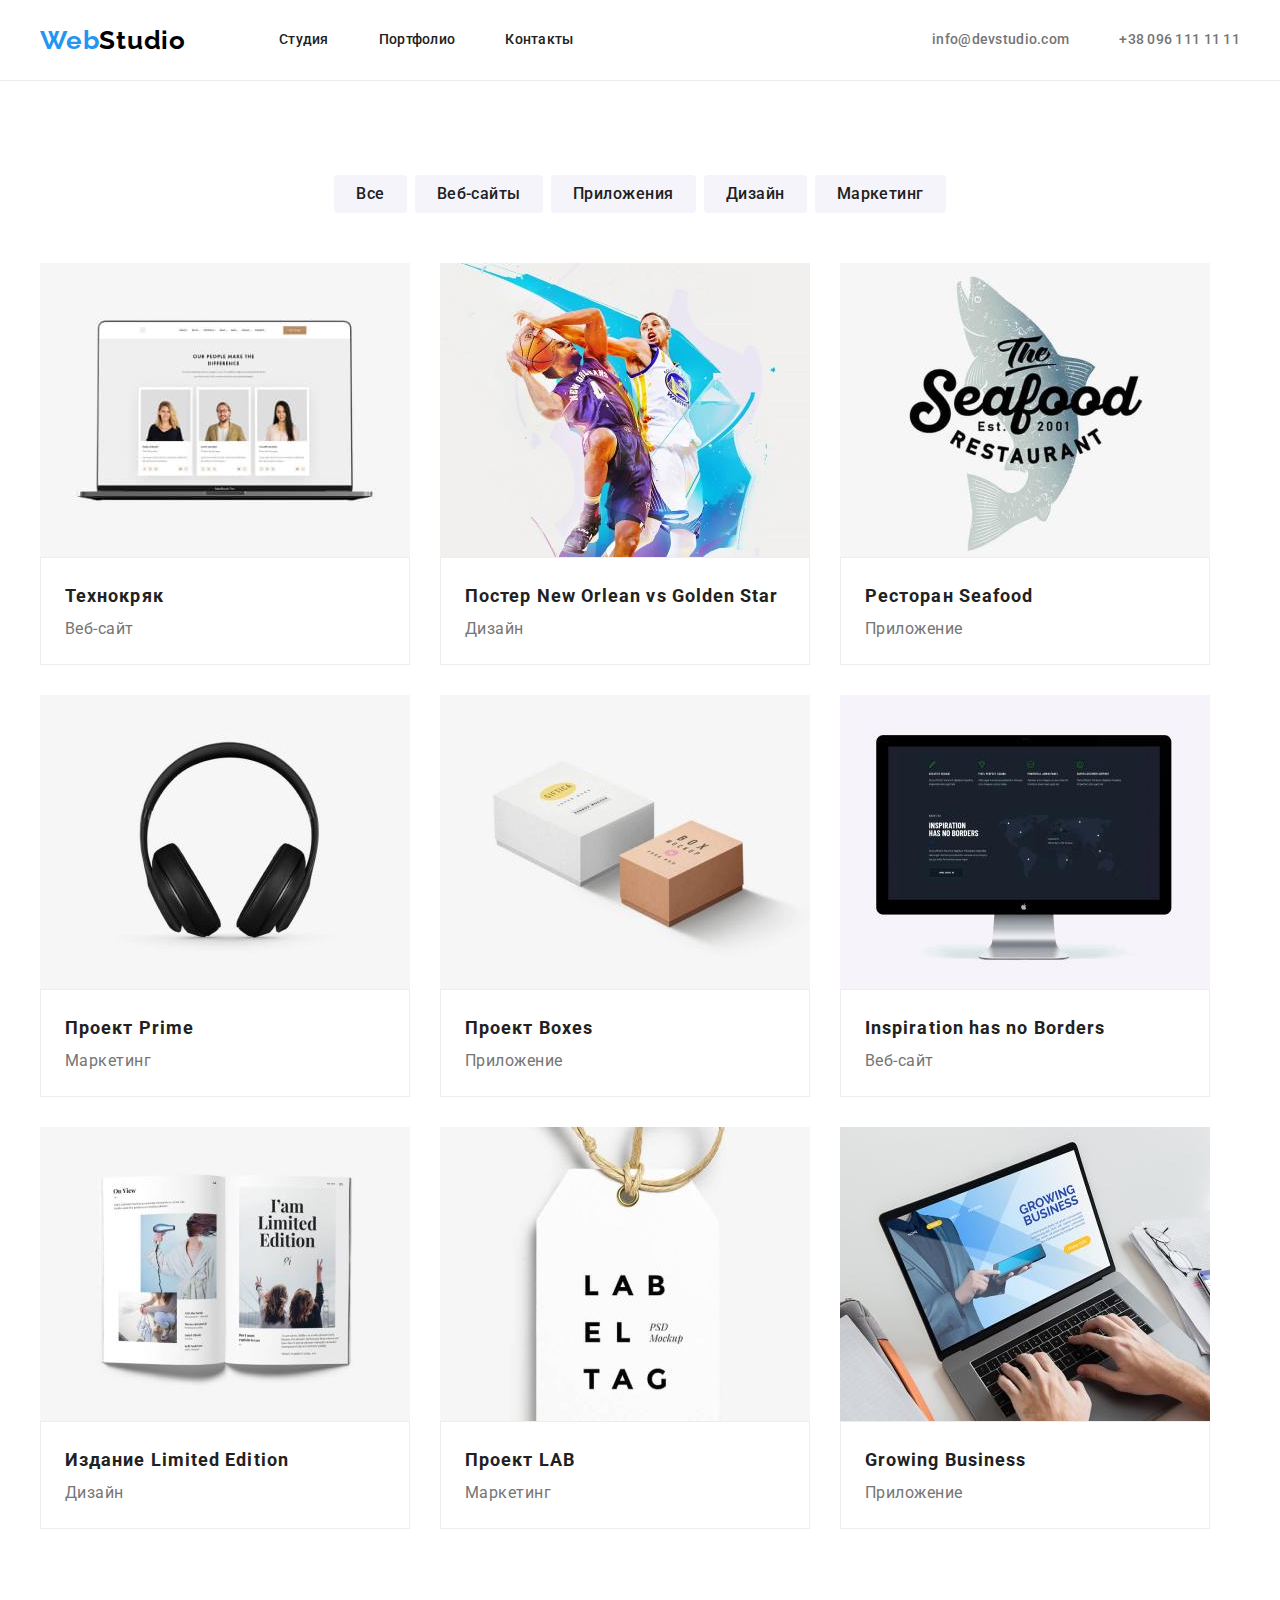
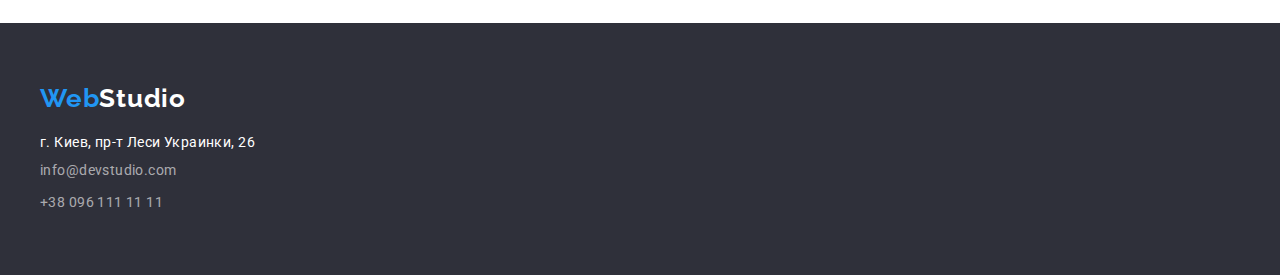
==== commit f96367ea: "Final ammendments" ====
--- a/portfolio.html
+++ b/portfolio.html
@@ -50,8 +50,8 @@
       </div>
     </header>
     <main>
-      <div class="container main-container section">
-        <section>
+      <div class=" main-container section">
+        <section class="container">
           <h2 class="visually-hidden">section titile</h2>
           <ul class="btn-list">
             <li class="btn-item">
--- a/css/style.css
+++ b/css/style.css
@@ -44,7 +44,7 @@
 
 .header {
   background-color: #ffffff;
-  border: 1px solid rgba(236, 236, 236, 1);
+  border-bottom: 1px solid rgba(236, 236, 236, 1);
 }
 
 .header-container {
@@ -218,7 +218,7 @@
 .section-three {
   display: flex;
   flex-direction: column;
-  margin-bottom: 94px;
+  padding-top: 0;
 }
 
 .section-three-list {
@@ -300,8 +300,9 @@
 
 .footer {
   width: 100%;
-  /* height: 252px; */
   background: #2f303a;
+  padding-top: 60px;
+  padding-bottom: 60px;
 }
 
 .footer-container {
@@ -317,7 +318,8 @@
   letter-spacing: 0.03em;
   color: #fff;
   text-decoration: none;
-  /* padding-top: 60px; */
+  /* padding-top: 60px;
+  padding-bottom: 60px; */
   margin-bottom: 20px;
 }
 
